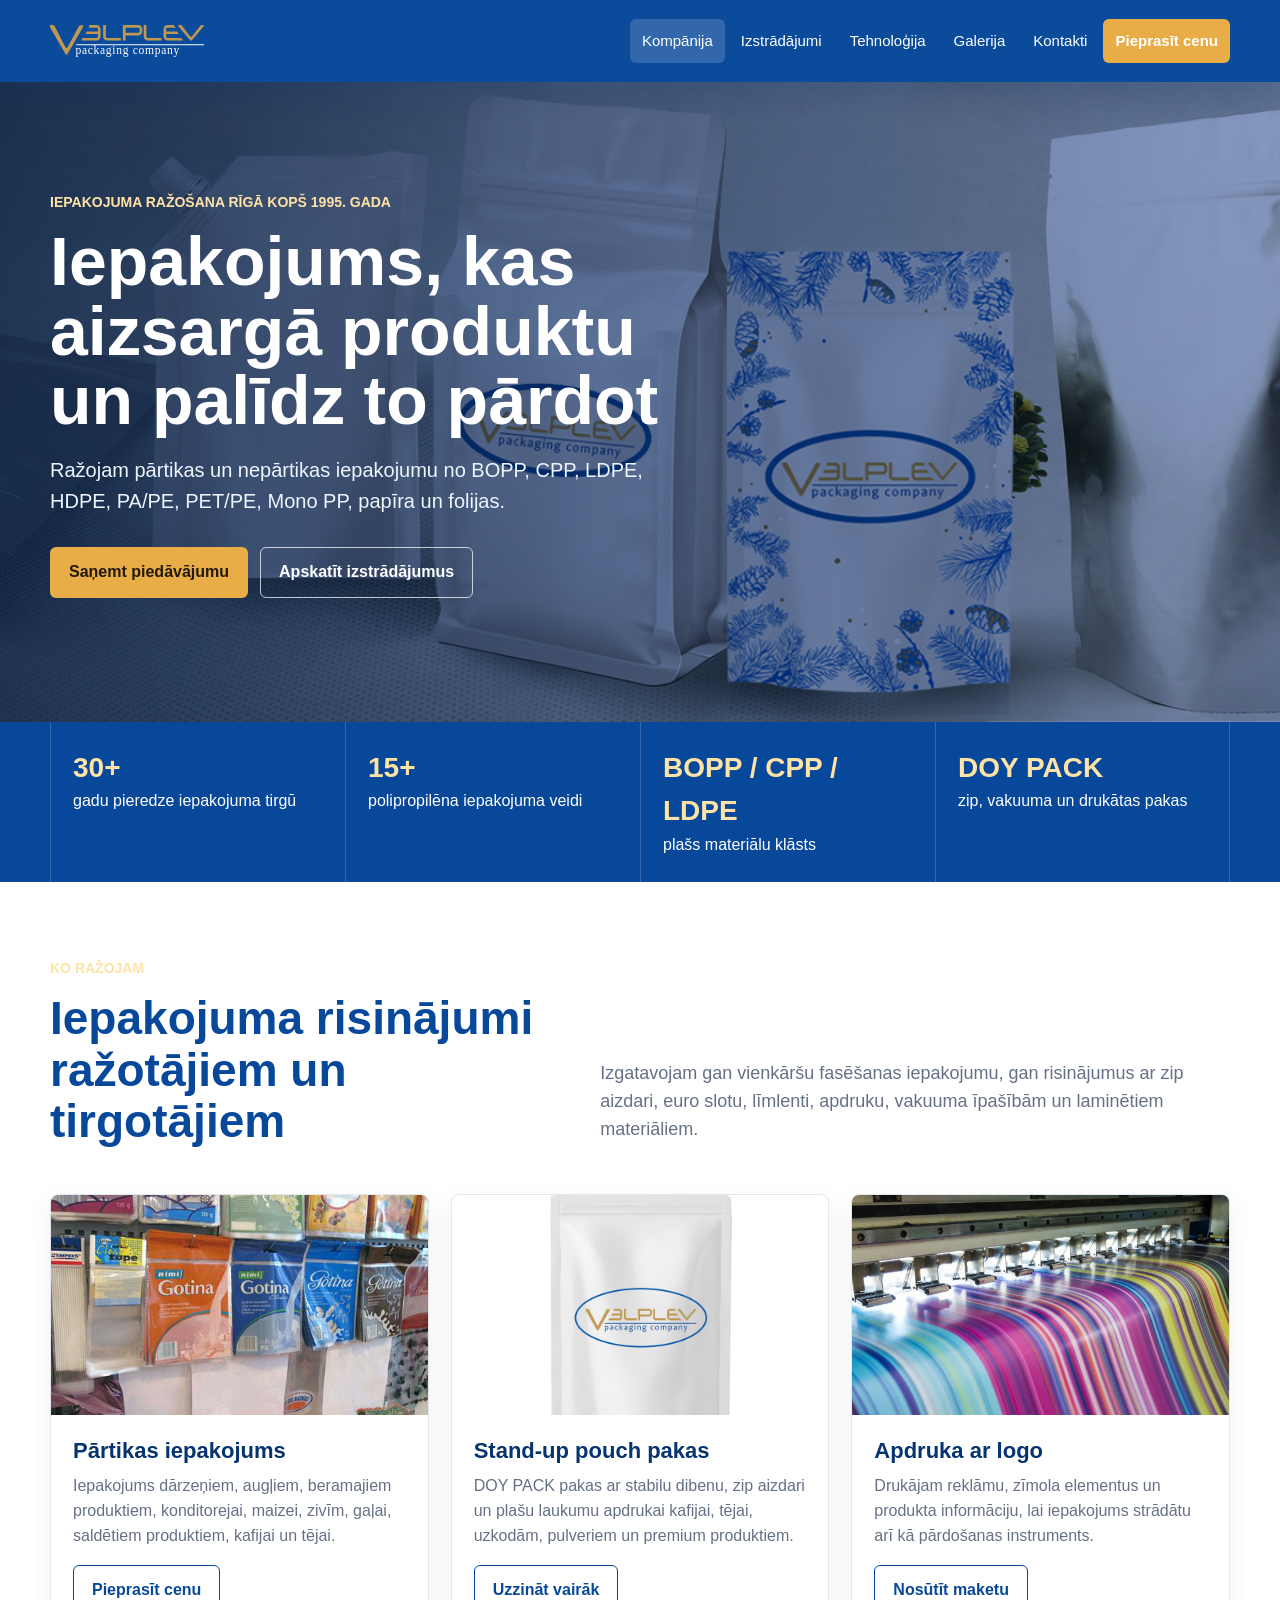
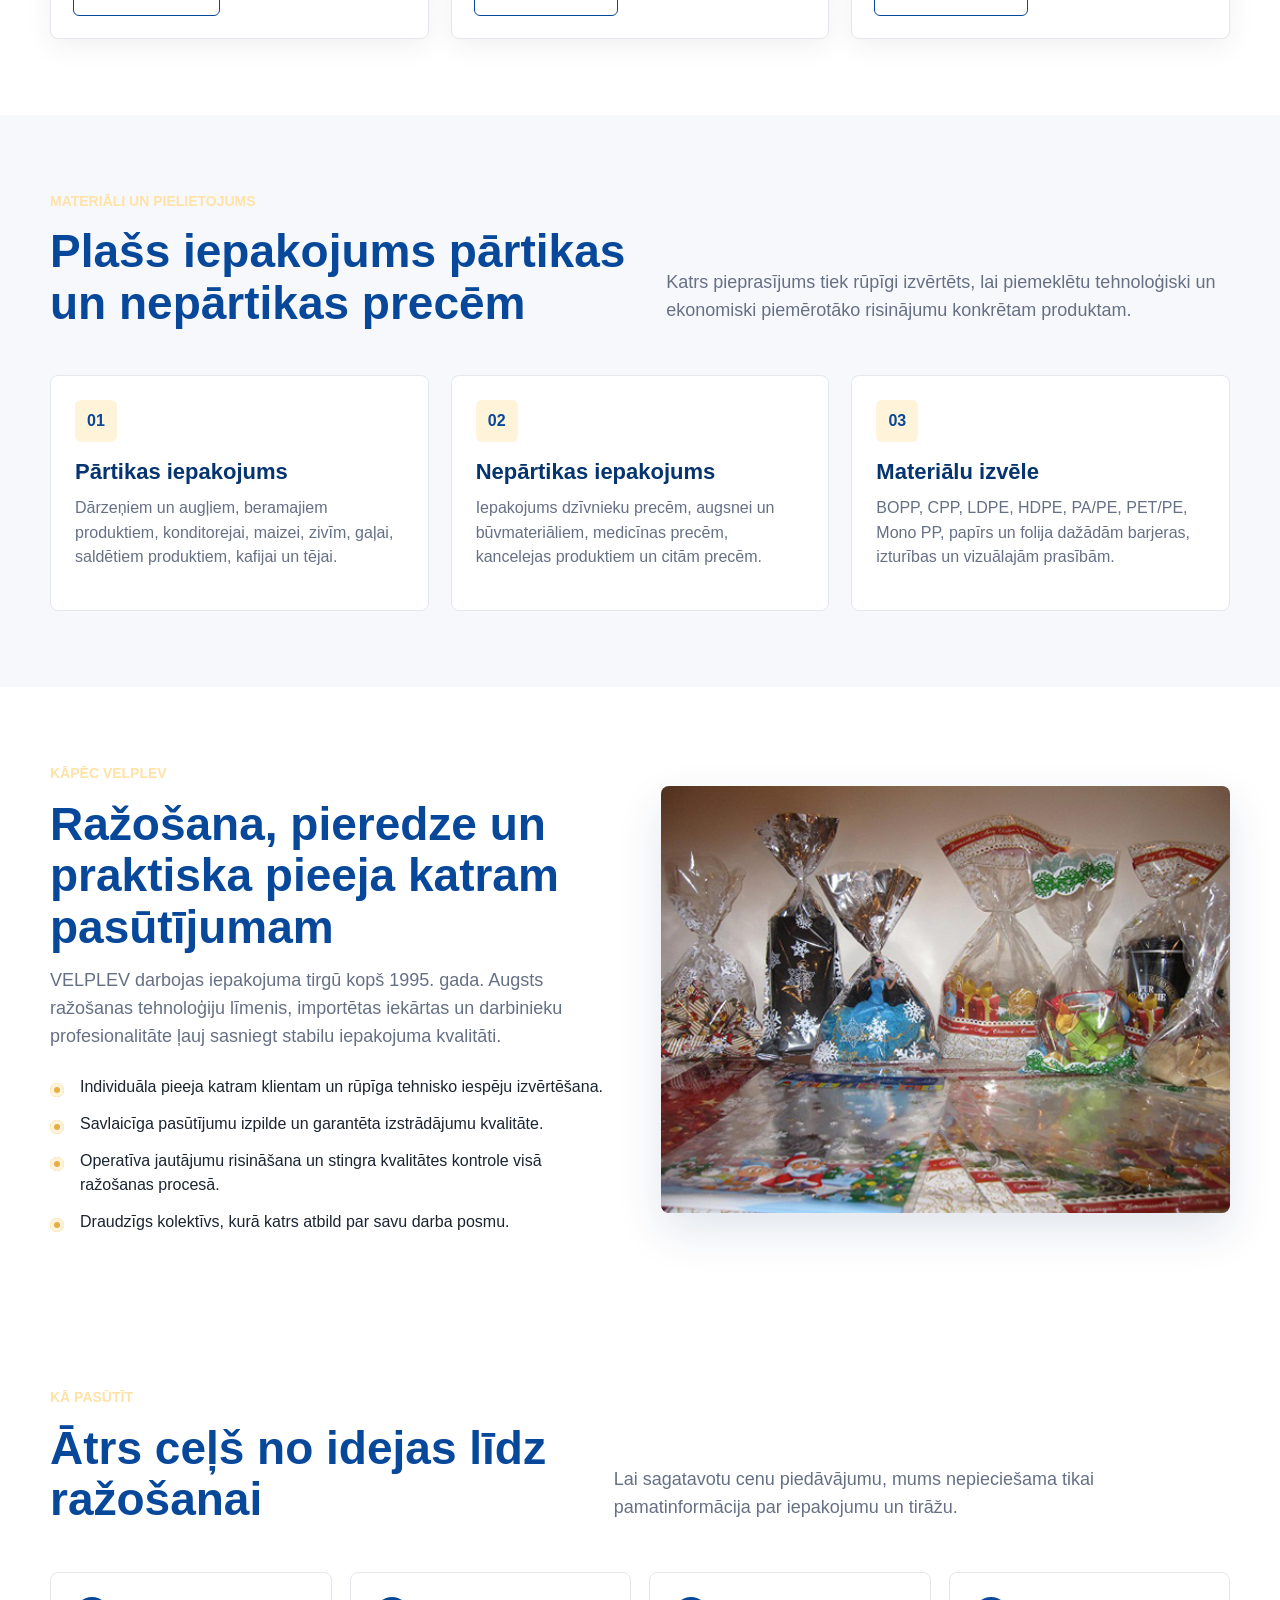
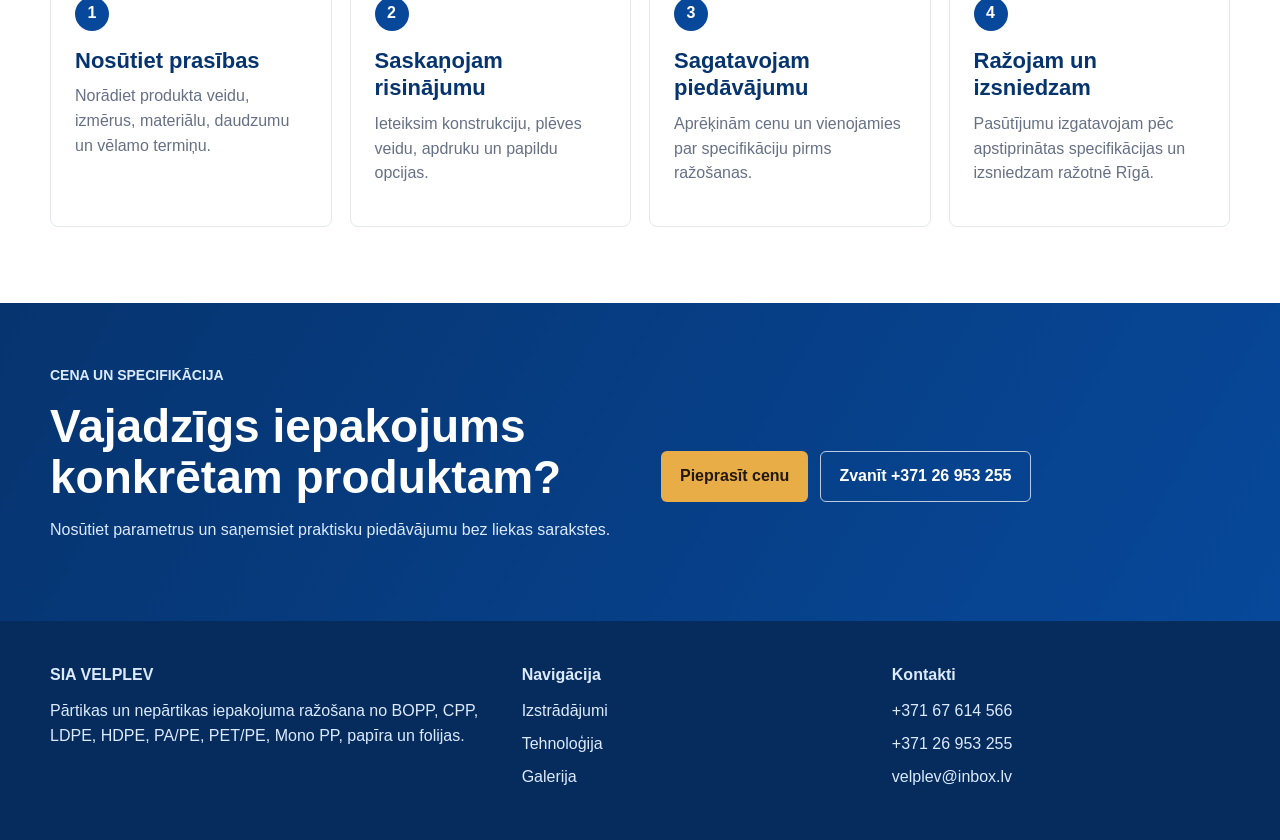
==== index.html @ 8a8783be "Refine packaging assortment content" ====
<!DOCTYPE html>
<html lang="lv">
<head>
  <meta charset="UTF-8">
  <meta name="viewport" content="width=device-width, initial-scale=1">
  <title>Iepakojuma ražošana Rīgā | BOPP, CPP, LDPE, DOY PACK | VELPLEV</title>
  <meta name="description" content="VELPLEV ražo pārtikas un nepārtikas iepakojumu no BOPP, CPP, LDPE, HDPE, PA/PE, PET/PE, Mono PP, papīra un folijas. DOY PACK, zip, vakuuma pakas, apdruka.">
  <meta name="robots" content="index, follow">
  <meta name="author" content="SIA VELPLEV">
  <meta name="keywords" content="iepakojuma ražošana Rīgā, BOPP iepakojums, CPP iepakojums, LDPE maisiņi, HDPE maisiņi, PA PE, PET PE, Mono PP, DOY PACK, doypack iepakojums, vakuuma pakas, zip maisiņi, pārtikas iepakojums, nepārtikas iepakojums, drukāts iepakojums ar logo">
  <link rel="canonical" href="https://velplev.lv/">
  <meta property="og:type" content="website">
  <meta property="og:locale" content="lv_LV">
  <meta property="og:site_name" content="VELPLEV">
  <meta property="og:title" content="Iepakojuma ražošana Rīgā | VELPLEV">
  <meta property="og:description" content="Pārtikas un nepārtikas iepakojuma ražošana no BOPP, CPP, LDPE, HDPE, PA/PE, PET/PE, Mono PP, papīra un folijas.">
  <meta property="og:url" content="https://velplev.lv/">
  <meta property="og:image" content="https://velplev.lv/image/velplev.jpg">
  <meta name="twitter:card" content="summary_large_image">
  <meta name="twitter:title" content="Iepakojuma ražošana Rīgā | VELPLEV">
  <meta name="twitter:description" content="Pārtikas un nepārtikas iepakojums no BOPP, CPP, LDPE, HDPE, PA/PE, PET/PE, Mono PP, papīra un folijas.">
  <meta name="twitter:image" content="https://velplev.lv/image/velplev.jpg">
  <script type="application/ld+json">
  {
    "@context": "https://schema.org",
    "@type": "LocalBusiness",
    "@id": "https://velplev.lv/#organization",
    "name": "SIA VELPLEV",
    "url": "https://velplev.lv/",
    "logo": "https://velplev.lv/image/logo.svg",
    "image": "https://velplev.lv/image/velplev.jpg",
    "description": "Pārtikas un nepārtikas iepakojuma ražošana no BOPP, CPP, LDPE, HDPE, PA/PE, PET/PE, Mono PP, papīra un folijas.",
    "foundingDate": "1995",
    "telephone": ["+37167614566", "+37126953255", "+37129574883"],
    "email": "velplev@inbox.lv",
    "address": {
      "@type": "PostalAddress",
      "streetAddress": "K. Ulmaņa gatve 2",
      "addressLocality": "Rīga",
      "postalCode": "LV-1004",
      "addressCountry": "LV"
    },
    "areaServed": "Latvia",
    "priceRange": "$$",
    "sameAs": []
  }
  </script>
  <link rel="stylesheet" href="styles.css">
</head>
<body>
  <header class="site-header">
    <nav class="nav" aria-label="Galvenā navigācija">
      <a class="brand" href="index.html" aria-label="VELPLEV sākumlapa">
        <img src="image/logo.svg" alt="VELPLEV">
      </a>
      <div class="nav-links">
        <a class="active" href="index.html">Kompānija</a>
        <a href="Izstradajumi.html">Izstrādājumi</a>
        <a href="Tehnologija.html">Tehnoloģija</a>
        <a href="Galerija.html">Galerija</a>
        <a href="Kontakti.html">Kontakti</a>
        <a class="nav-cta" href="Kontakti.html#pieprasijums">Pieprasīt cenu</a>
      </div>
    </nav>
  </header>

  <main>
    <section class="hero">
      <div class="hero-inner">
        <div class="hero-content">
          <p class="eyebrow">Iepakojuma ražošana Rīgā kopš 1995. gada</p>
          <h1>Iepakojums, kas aizsargā produktu un palīdz to pārdot</h1>
          <p class="lead">Ražojam pārtikas un nepārtikas iepakojumu no BOPP, CPP, LDPE, HDPE, PA/PE, PET/PE, Mono PP, papīra un folijas.</p>
          <div class="actions">
            <a class="button button-primary" href="Kontakti.html#pieprasijums">Saņemt piedāvājumu</a>
            <a class="button button-secondary" href="Izstradajumi.html">Apskatīt izstrādājumus</a>
          </div>
        </div>
      </div>
    </section>

    <section class="trust-strip" aria-label="VELPLEV priekšrocības">
      <div class="trust-grid">
        <div class="trust-item">
          <span class="trust-number">30+</span>
          gadu pieredze iepakojuma tirgū
        </div>
        <div class="trust-item">
          <span class="trust-number">15+</span>
          polipropilēna iepakojuma veidi
        </div>
        <div class="trust-item">
          <span class="trust-number">BOPP / CPP / LDPE</span>
          plašs materiālu klāsts
        </div>
        <div class="trust-item">
          <span class="trust-number">DOY PACK</span>
          zip, vakuuma un drukātas pakas
        </div>
      </div>
    </section>

    <section class="section">
      <div class="section-inner">
        <div class="section-head">
          <div>
            <p class="eyebrow">Ko ražojam</p>
            <h2>Iepakojuma risinājumi ražotājiem un tirgotājiem</h2>
          </div>
          <p class="section-lead">Izgatavojam gan vienkāršu fasēšanas iepakojumu, gan risinājumus ar zip aizdari, euro slotu, līmlenti, apdruku, vakuuma īpašībām un laminētiem materiāliem.</p>
        </div>

        <div class="grid-3">
          <article class="card">
            <img src="image/velplev-4eac854c94dde.jpg" alt="Caurspīdīgs pārtikas iepakojums">
            <div class="card-body">
              <h3>Pārtikas iepakojums</h3>
              <p>Iepakojums dārzeņiem, augļiem, beramajiem produktiem, konditorejai, maizei, zivīm, gaļai, saldētiem produktiem, kafijai un tējai.</p>
              <a class="button button-outline" href="Kontakti.html#pieprasijums">Pieprasīt cenu</a>
            </div>
          </article>

          <article class="card">
            <img src="image/stand-up-pouch-white.png" alt="Balts stand-up pouch iepakojums ar VELPLEV logo">
            <div class="card-body">
              <h3>Stand-up pouch pakas</h3>
              <p>DOY PACK pakas ar stabilu dibenu, zip aizdari un plašu laukumu apdrukai kafijai, tējai, uzkodām, pulveriem un premium produktiem.</p>
              <a class="button button-outline" href="Izstradajumi.html">Uzzināt vairāk</a>
            </div>
          </article>

          <article class="card">
            <img src="image/production_print_solutions.jpg" alt="Iepakojuma apdruka">
            <div class="card-body">
              <h3>Apdruka ar logo</h3>
              <p>Drukājam reklāmu, zīmola elementus un produkta informāciju, lai iepakojums strādātu arī kā pārdošanas instruments.</p>
              <a class="button button-outline" href="Kontakti.html#pieprasijums">Nosūtīt maketu</a>
            </div>
          </article>
        </div>
      </div>
    </section>

    <section class="section section-alt">
      <div class="section-inner">
        <div class="section-head">
          <div>
            <p class="eyebrow">Materiāli un pielietojums</p>
            <h2>Plašs iepakojums pārtikas un nepārtikas precēm</h2>
          </div>
          <p class="section-lead">Katrs pieprasījums tiek rūpīgi izvērtēts, lai piemeklētu tehnoloģiski un ekonomiski piemērotāko risinājumu konkrētam produktam.</p>
        </div>

        <div class="grid-3">
          <article class="feature">
            <span class="feature-mark">01</span>
            <h3>Pārtikas iepakojums</h3>
            <p>Dārzeņiem un augļiem, beramajiem produktiem, konditorejai, maizei, zivīm, gaļai, saldētiem produktiem, kafijai un tējai.</p>
          </article>
          <article class="feature">
            <span class="feature-mark">02</span>
            <h3>Nepārtikas iepakojums</h3>
            <p>Iepakojums dzīvnieku precēm, augsnei un būvmateriāliem, medicīnas precēm, kancelejas produktiem un citām precēm.</p>
          </article>
          <article class="feature">
            <span class="feature-mark">03</span>
            <h3>Materiālu izvēle</h3>
            <p>BOPP, CPP, LDPE, HDPE, PA/PE, PET/PE, Mono PP, papīrs un folija dažādām barjeras, izturības un vizuālajām prasībām.</p>
          </article>
        </div>
      </div>
    </section>

    <section class="section">
      <div class="section-inner split">
        <div>
          <p class="eyebrow">Kāpēc VELPLEV</p>
          <h2>Ražošana, pieredze un praktiska pieeja katram pasūtījumam</h2>
          <p class="section-lead">VELPLEV darbojas iepakojuma tirgū kopš 1995. gada. Augsts ražošanas tehnoloģiju līmenis, importētas iekārtas un darbinieku profesionalitāte ļauj sasniegt stabilu iepakojuma kvalitāti.</p>
          <ul class="check-list">
            <li>Individuāla pieeja katram klientam un rūpīga tehnisko iespēju izvērtēšana.</li>
            <li>Savlaicīga pasūtījumu izpilde un garantēta izstrādājumu kvalitāte.</li>
            <li>Operatīva jautājumu risināšana un stingra kvalitātes kontrole visā ražošanas procesā.</li>
            <li>Draudzīgs kolektīvs, kurā katrs atbild par savu darba posmu.</li>
          </ul>
        </div>
        <div class="split-media">
          <img src="image/IMG_1069 - Copy.jpg" alt="VELPLEV iepakojuma paraugi">
        </div>
      </div>
    </section>

    <section class="section">
      <div class="section-inner">
        <div class="section-head">
          <div>
            <p class="eyebrow">Kā pasūtīt</p>
            <h2>Ātrs ceļš no idejas līdz ražošanai</h2>
          </div>
          <p class="section-lead">Lai sagatavotu cenu piedāvājumu, mums nepieciešama tikai pamatinformācija par iepakojumu un tirāžu.</p>
        </div>

        <div class="process">
          <div class="process-step">
            <h3>Nosūtiet prasības</h3>
            <p>Norādiet produkta veidu, izmērus, materiālu, daudzumu un vēlamo termiņu.</p>
          </div>
          <div class="process-step">
            <h3>Saskaņojam risinājumu</h3>
            <p>Ieteiksim konstrukciju, plēves veidu, apdruku un papildu opcijas.</p>
          </div>
          <div class="process-step">
            <h3>Sagatavojam piedāvājumu</h3>
            <p>Aprēķinām cenu un vienojamies par specifikāciju pirms ražošanas.</p>
          </div>
          <div class="process-step">
            <h3>Ražojam un izsniedzam</h3>
            <p>Pasūtījumu izgatavojam pēc apstiprinātas specifikācijas un izsniedzam ražotnē Rīgā.</p>
          </div>
        </div>
      </div>
    </section>

    <section class="cta-band">
      <div class="section-inner split">
        <div>
          <p class="eyebrow">Cena un specifikācija</p>
          <h2>Vajadzīgs iepakojums konkrētam produktam?</h2>
          <p>Nosūtiet parametrus un saņemsiet praktisku piedāvājumu bez liekas sarakstes.</p>
        </div>
        <div class="actions">
          <a class="button button-primary" href="Kontakti.html#pieprasijums">Pieprasīt cenu</a>
          <a class="button button-secondary" href="tel:+37126953255">Zvanīt +371 26 953 255</a>
        </div>
      </div>
    </section>
  </main>

  <footer class="site-footer">
    <div class="footer-grid">
      <div>
        <p class="footer-title">SIA VELPLEV</p>
      <p>Pārtikas un nepārtikas iepakojuma ražošana no BOPP, CPP, LDPE, HDPE, PA/PE, PET/PE, Mono PP, papīra un folijas.</p>
      </div>
      <div>
        <p class="footer-title">Navigācija</p>
        <a href="Izstradajumi.html">Izstrādājumi</a>
        <a href="Tehnologija.html">Tehnoloģija</a>
        <a href="Galerija.html">Galerija</a>
      </div>
      <div>
        <p class="footer-title">Kontakti</p>
        <a href="tel:+37167614566">+371 67 614 566</a>
        <a href="tel:+37126953255">+371 26 953 255</a>
        <a href="mailto:velplev@inbox.lv">velplev@inbox.lv</a>
      </div>
    </div>
  </footer>
</body>
</html>
---- styles.css ----
:root {
  --blue: #07489a;
  --blue-dark: #06346f;
  --gold: #e8ad47;
  --gold-dark: #bb8625;
  --ink: #1b2430;
  --muted: #667085;
  --line: #e4e7ec;
  --paper: #f7f8fb;
  --white: #ffffff;
  --shadow: 0 18px 45px rgba(6, 52, 111, 0.12);
}

* {
  box-sizing: border-box;
}

html {
  scroll-behavior: smooth;
}

body {
  margin: 0;
  color: var(--ink);
  font-family: Arial, Helvetica, sans-serif;
  line-height: 1.55;
  background: var(--white);
}

img {
  display: block;
  max-width: 100%;
}

a {
  color: inherit;
}

.site-header {
  position: sticky;
  top: 0;
  z-index: 20;
  background: rgba(7, 72, 154, 0.98);
  box-shadow: 0 8px 30px rgba(6, 52, 111, 0.18);
}

.nav {
  width: min(1180px, calc(100% - 32px));
  margin: 0 auto;
  min-height: 82px;
  display: flex;
  align-items: center;
  justify-content: space-between;
  gap: 24px;
}

.brand {
  display: inline-flex;
  align-items: center;
  gap: 12px;
  text-decoration: none;
  color: var(--white);
  font-weight: 700;
}

.brand img {
  width: 154px;
  height: auto;
}

.nav-links {
  display: flex;
  align-items: center;
  gap: 4px;
  flex-wrap: wrap;
  justify-content: flex-end;
}

.nav-links a {
  color: var(--white);
  text-decoration: none;
  padding: 10px 12px;
  border-radius: 6px;
  font-size: 15px;
}

.nav-links a:hover,
.nav-links a.active {
  background: rgba(255, 255, 255, 0.16);
}

.nav-cta {
  background: var(--gold);
  color: #23180a;
  font-weight: 700;
}

.hero {
  min-height: 640px;
  position: relative;
  display: flex;
  align-items: center;
  background-image:
    linear-gradient(90deg, rgba(4, 25, 54, 0.76), rgba(4, 25, 54, 0.42) 45%, rgba(4, 25, 54, 0.12)),
    url("image/velplev.jpg");
  background-position: center;
  background-size: cover;
}

.hero-inner,
.section-inner {
  width: min(1180px, calc(100% - 32px));
  margin: 0 auto;
}

.hero-content {
  width: min(660px, 100%);
  color: var(--white);
  padding: 82px 0 96px;
}

.eyebrow {
  margin: 0 0 14px;
  color: #ffe2a6;
  font-size: 14px;
  font-weight: 700;
  letter-spacing: 0;
  text-transform: uppercase;
}

h1,
h2,
h3,
p {
  margin-top: 0;
}

h1 {
  margin-bottom: 20px;
  font-size: clamp(38px, 6vw, 68px);
  line-height: 1.02;
  letter-spacing: 0;
}

h2 {
  margin-bottom: 14px;
  color: var(--blue);
  font-size: clamp(30px, 4vw, 46px);
  line-height: 1.12;
  letter-spacing: 0;
}

h3 {
  margin-bottom: 10px;
  color: var(--blue-dark);
  font-size: 22px;
  line-height: 1.25;
}

.lead {
  color: #eef5ff;
  font-size: 20px;
  max-width: 640px;
}

.section-lead {
  color: var(--muted);
  font-size: 18px;
  max-width: 760px;
}

.actions {
  display: flex;
  gap: 12px;
  flex-wrap: wrap;
  align-items: center;
  margin-top: 30px;
}

.button {
  display: inline-flex;
  align-items: center;
  justify-content: center;
  min-height: 48px;
  padding: 12px 18px;
  border: 1px solid transparent;
  border-radius: 6px;
  text-decoration: none;
  font-weight: 700;
}

.button-primary {
  background: var(--gold);
  color: #23180a;
}

.button-secondary {
  color: var(--white);
  border-color: rgba(255, 255, 255, 0.72);
}

.button-outline {
  color: var(--blue);
  border-color: var(--blue);
  background: var(--white);
}

.trust-strip {
  background: var(--blue);
  color: var(--white);
}

.trust-grid {
  width: min(1180px, calc(100% - 32px));
  margin: 0 auto;
  display: grid;
  grid-template-columns: repeat(4, 1fr);
}

.trust-item {
  padding: 24px 22px;
  border-left: 1px solid rgba(255, 255, 255, 0.18);
}

.trust-item:last-child {
  border-right: 1px solid rgba(255, 255, 255, 0.18);
}

.trust-number {
  display: block;
  color: #ffe2a6;
  font-size: 28px;
  font-weight: 700;
}

.section {
  padding: 76px 0;
}

.section-alt {
  background: var(--paper);
}

.section-head {
  display: flex;
  justify-content: space-between;
  align-items: flex-end;
  gap: 28px;
  margin-bottom: 32px;
}

.section-subhead {
  margin-top: 46px;
}

.grid-3 {
  display: grid;
  grid-template-columns: repeat(3, 1fr);
  gap: 22px;
}

.grid-4 {
  display: grid;
  grid-template-columns: repeat(4, 1fr);
  gap: 18px;
}

.card {
  background: var(--white);
  border: 1px solid var(--line);
  border-radius: 8px;
  overflow: hidden;
  box-shadow: 0 8px 28px rgba(16, 24, 40, 0.06);
}

.card-body {
  padding: 22px;
}

.card img {
  width: 100%;
  height: 220px;
  object-fit: cover;
}

.card p,
.feature p,
.process-step p {
  color: var(--muted);
}

.feature {
  padding: 24px;
  background: var(--white);
  border: 1px solid var(--line);
  border-radius: 8px;
}

.feature-mark {
  display: inline-flex;
  width: 42px;
  height: 42px;
  align-items: center;
  justify-content: center;
  margin-bottom: 16px;
  border-radius: 6px;
  background: #fff3da;
  color: var(--blue);
  font-weight: 700;
}

.split {
  display: grid;
  grid-template-columns: 1fr 1fr;
  gap: 42px;
  align-items: center;
}

.split-media {
  border-radius: 8px;
  overflow: hidden;
  box-shadow: var(--shadow);
}

.split-media img {
  width: 100%;
  min-height: 380px;
  object-fit: cover;
}

.check-list {
  display: grid;
  gap: 12px;
  margin: 24px 0 0;
  padding: 0;
  list-style: none;
}

.check-list li {
  position: relative;
  padding-left: 30px;
}

.check-list li::before {
  content: "";
  position: absolute;
  left: 0;
  top: 8px;
  width: 14px;
  height: 14px;
  border-radius: 50%;
  background: var(--gold);
  box-shadow: inset 0 0 0 4px #fff3da;
}

.process {
  display: grid;
  grid-template-columns: repeat(4, 1fr);
  gap: 18px;
  counter-reset: process;
}

.process-step {
  position: relative;
  padding: 24px;
  background: var(--white);
  border: 1px solid var(--line);
  border-radius: 8px;
}

.process-step::before {
  counter-increment: process;
  content: counter(process);
  display: inline-flex;
  width: 34px;
  height: 34px;
  align-items: center;
  justify-content: center;
  margin-bottom: 16px;
  border-radius: 50%;
  background: var(--blue);
  color: var(--white);
  font-weight: 700;
}

.cta-band {
  padding: 62px 0;
  color: var(--white);
  background: linear-gradient(120deg, var(--blue-dark), var(--blue));
}

.cta-band h2 {
  color: var(--white);
}

.cta-band p {
  color: #dceaff;
}

.page-hero {
  padding: 74px 0;
  color: var(--white);
  background-image:
    linear-gradient(90deg, rgba(4, 25, 54, 0.82), rgba(4, 25, 54, 0.38)),
    url("image/velplev.jpg");
  background-position: center;
  background-size: cover;
}

.page-hero h1 {
  max-width: 820px;
}

.page-hero p {
  max-width: 700px;
  color: #eef5ff;
  font-size: 19px;
}

.spec-list {
  display: grid;
  gap: 8px;
  margin: 16px 0 0;
  padding: 0;
  list-style: none;
  color: var(--muted);
}

.spec-list li {
  border-top: 1px solid var(--line);
  padding-top: 8px;
}

.contact-grid {
  display: grid;
  grid-template-columns: 0.9fr 1.1fr;
  gap: 28px;
  align-items: start;
}

.contact-panel,
.form-panel {
  padding: 28px;
  background: var(--white);
  border: 1px solid var(--line);
  border-radius: 8px;
  box-shadow: 0 8px 28px rgba(16, 24, 40, 0.06);
}

.contact-lines {
  display: grid;
  gap: 14px;
  margin: 22px 0 0;
}

.contact-lines a {
  color: var(--blue);
  font-weight: 700;
  text-decoration: none;
}

.form-grid {
  display: grid;
  grid-template-columns: 1fr 1fr;
  gap: 14px;
}

.field {
  display: grid;
  gap: 6px;
}

.field-full {
  grid-column: 1 / -1;
}

label {
  color: var(--blue-dark);
  font-size: 14px;
  font-weight: 700;
}

input,
select,
textarea {
  width: 100%;
  border: 1px solid #ccd3dd;
  border-radius: 6px;
  padding: 12px 13px;
  color: var(--ink);
  font: inherit;
  background: var(--white);
}

textarea {
  min-height: 132px;
  resize: vertical;
}

.gallery-grid {
  display: grid;
  grid-template-columns: repeat(3, 1fr);
  gap: 20px;
}

.gallery-item {
  position: relative;
  overflow: hidden;
  border-radius: 8px;
  background: var(--blue-dark);
}

.gallery-item img {
  width: 100%;
  height: 300px;
  object-fit: cover;
  opacity: 0.9;
}

.gallery-caption {
  position: absolute;
  left: 0;
  right: 0;
  bottom: 0;
  padding: 18px;
  color: var(--white);
  background: linear-gradient(0deg, rgba(4, 25, 54, 0.82), rgba(4, 25, 54, 0));
  font-weight: 700;
}

.site-footer {
  background: #062c5d;
  color: var(--white);
}

.footer-grid {
  width: min(1180px, calc(100% - 32px));
  margin: 0 auto;
  padding: 42px 0;
  display: grid;
  grid-template-columns: 1.3fr 1fr 1fr;
  gap: 32px;
}

.site-footer p,
.site-footer a {
  color: #dceaff;
}

.site-footer a {
  display: block;
  text-decoration: none;
  margin: 8px 0;
}

.footer-title {
  color: var(--white);
  font-weight: 700;
  margin-bottom: 12px;
}

@media (max-width: 900px) {
  .nav {
    min-height: auto;
    padding: 16px 0;
    align-items: flex-start;
    flex-direction: column;
  }

  .nav-links {
    justify-content: flex-start;
  }

  .hero {
    min-height: auto;
  }

  .trust-grid,
  .grid-3,
  .grid-4,
  .process,
  .split,
  .contact-grid,
  .gallery-grid,
  .footer-grid {
    grid-template-columns: 1fr 1fr;
  }

  .section-head {
    display: block;
  }
}

@media (max-width: 640px) {
  .hero-content {
    padding: 56px 0 66px;
  }

  .lead {
    font-size: 18px;
  }

  .trust-grid,
  .grid-3,
  .grid-4,
  .process,
  .split,
  .contact-grid,
  .gallery-grid,
  .footer-grid,
  .form-grid {
    grid-template-columns: 1fr;
  }

  .trust-item {
    border-left: none;
    border-top: 1px solid rgba(255, 255, 255, 0.18);
  }

  .trust-item:last-child {
    border-right: none;
  }

  .section {
    padding: 54px 0;
  }

  .card img,
  .gallery-item img {
    height: 230px;
  }

  .actions .button {
    width: 100%;
  }
}
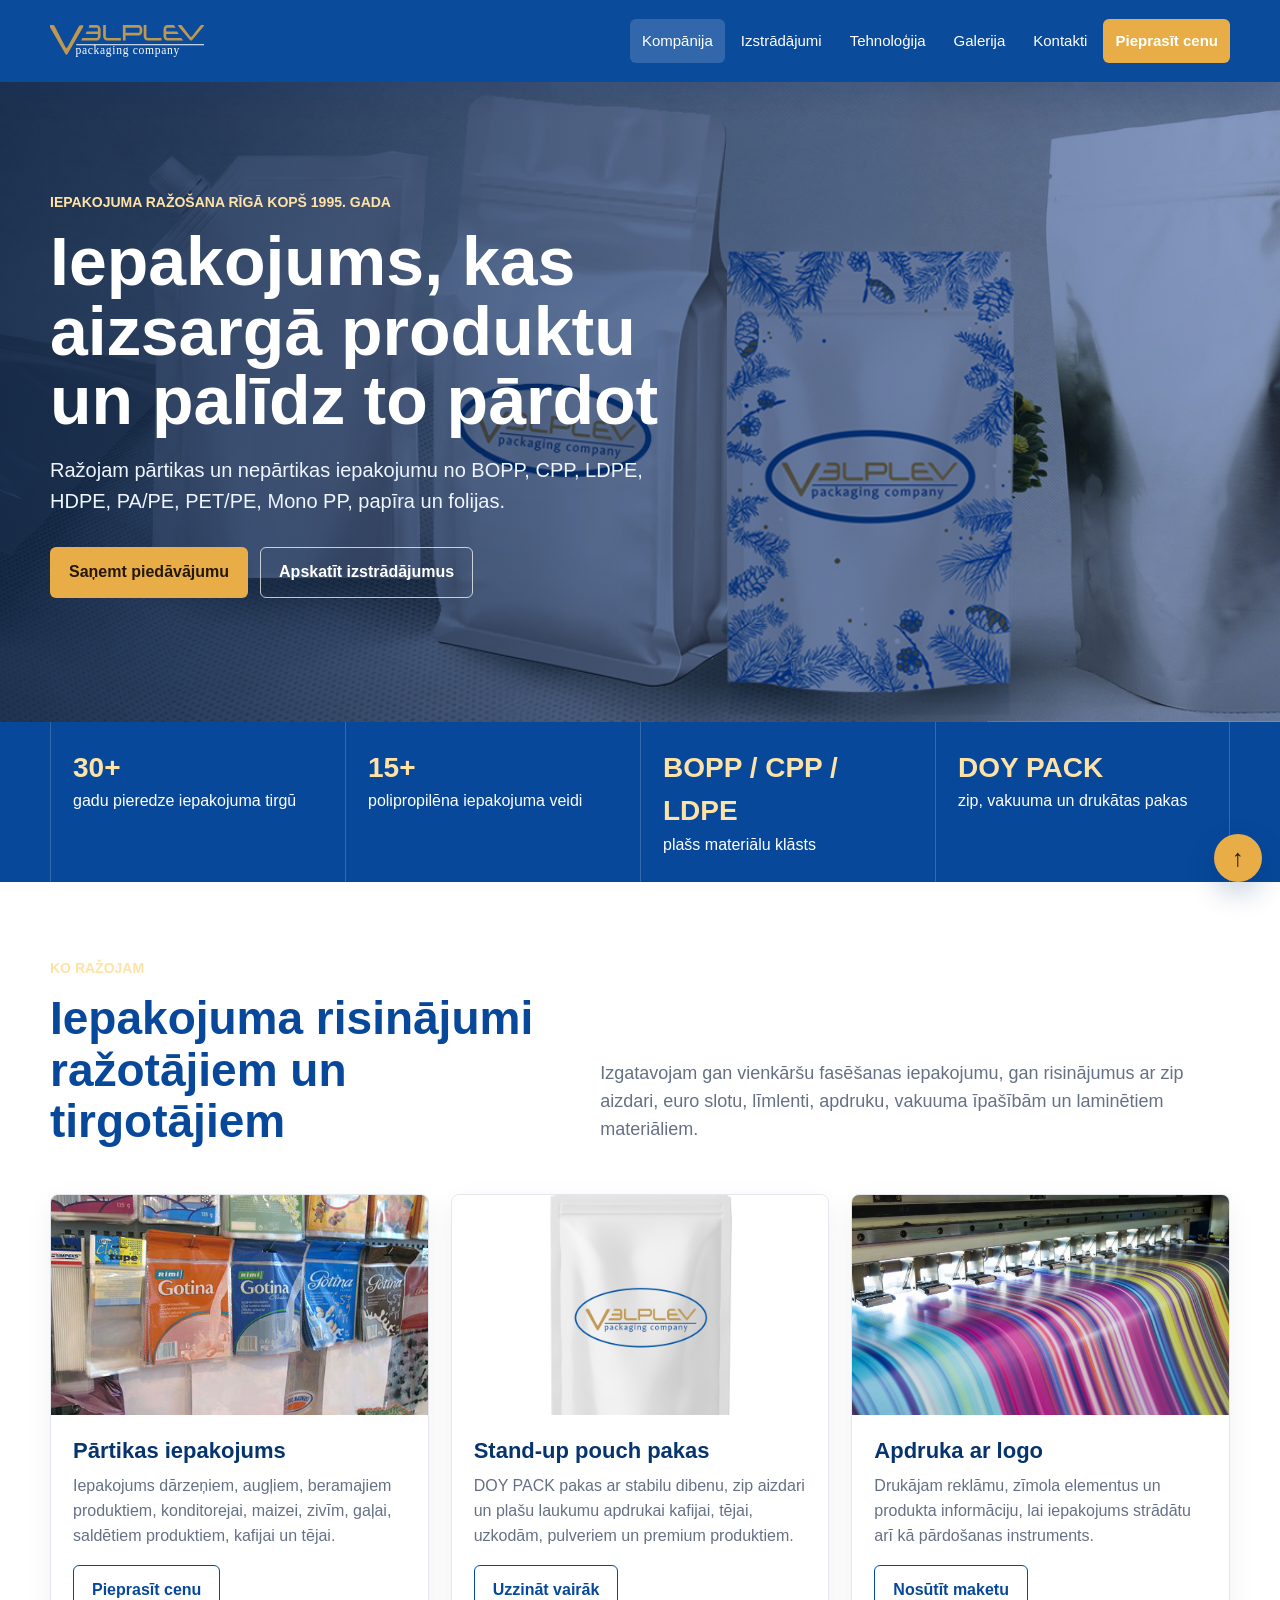
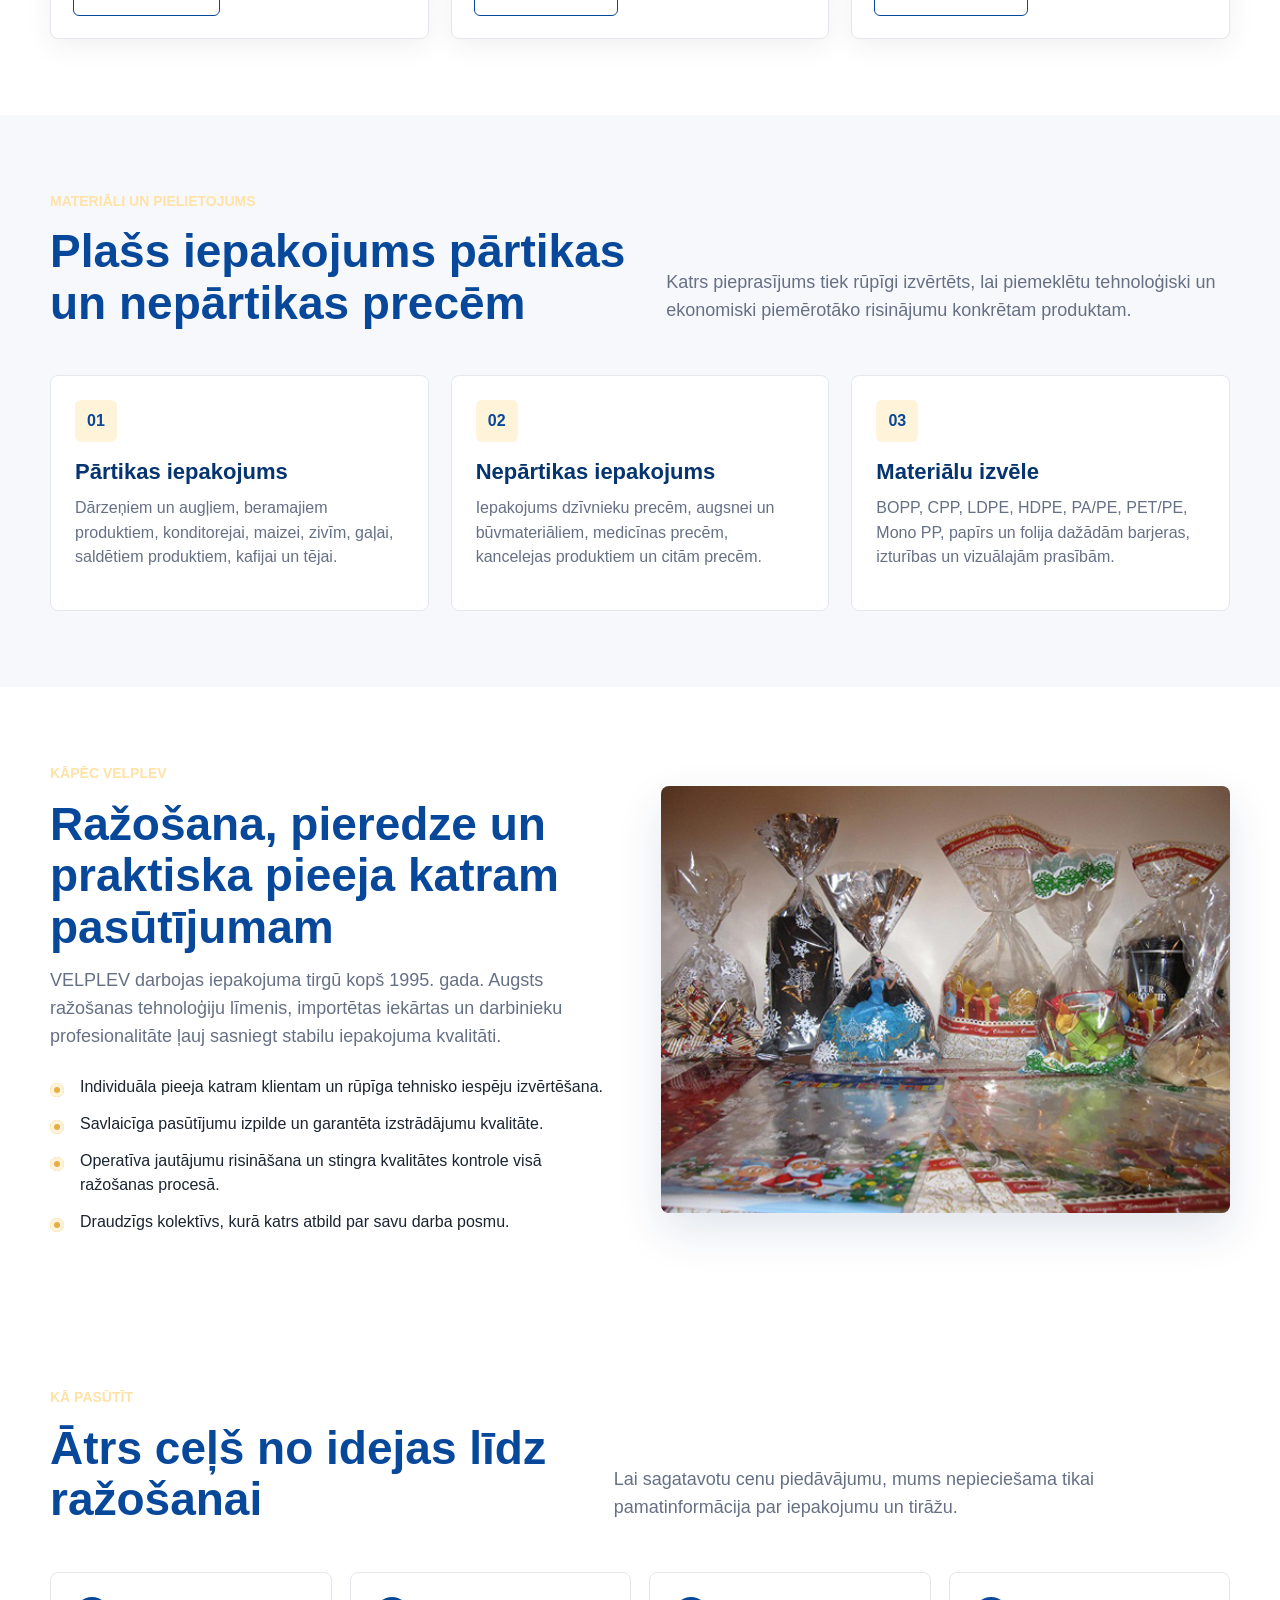
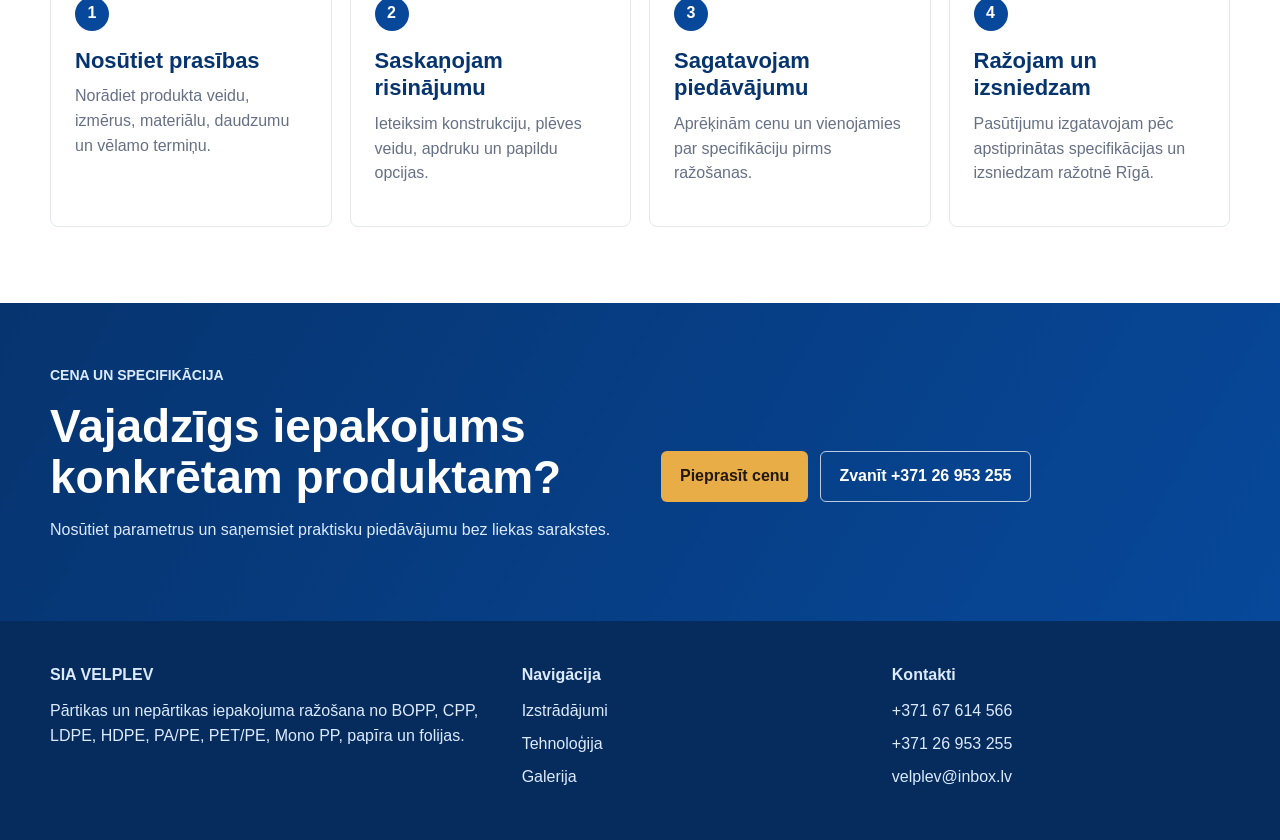
==== commit 665aa64c: "Improve mobile navigation and add scroll top" ====
--- a/index.html
+++ b/index.html
@@ -20,6 +20,8 @@
   <meta name="twitter:title" content="Iepakojuma ražošana Rīgā | VELPLEV">
   <meta name="twitter:description" content="Pārtikas un nepārtikas iepakojums no BOPP, CPP, LDPE, HDPE, PA/PE, PET/PE, Mono PP, papīra un folijas.">
   <meta name="twitter:image" content="https://velplev.lv/image/velplev.jpg">
+  <link rel="icon" type="image/svg+xml" href="favicon.svg">
+  <link rel="shortcut icon" href="favicon.svg">
   <script type="application/ld+json">
   {
     "@context": "https://schema.org",
@@ -47,7 +49,7 @@
   </script>
   <link rel="stylesheet" href="styles.css">
 </head>
-<body>
+<body id="top">
   <header class="site-header">
     <nav class="nav" aria-label="Galvenā navigācija">
       <a class="brand" href="index.html" aria-label="VELPLEV sākumlapa">
@@ -256,5 +258,6 @@
       </div>
     </div>
   </footer>
+  <a class="scroll-top" href="#top" aria-label="Atgriezties lapas sākumā">↑</a>
 </body>
 </html>
--- a/styles.css
+++ b/styles.css
@@ -559,6 +559,29 @@
   margin-bottom: 12px;
 }
 
+.scroll-top {
+  position: fixed;
+  right: 18px;
+  bottom: 18px;
+  z-index: 30;
+  display: inline-flex;
+  width: 48px;
+  height: 48px;
+  align-items: center;
+  justify-content: center;
+  border-radius: 50%;
+  background: var(--gold);
+  color: #23180a;
+  text-decoration: none;
+  font-size: 24px;
+  font-weight: 700;
+  box-shadow: 0 12px 28px rgba(6, 52, 111, 0.22);
+}
+
+.scroll-top:hover {
+  background: #f3bd58;
+}
+
 @media (max-width: 900px) {
   .nav {
     min-height: auto;
@@ -592,6 +615,31 @@
 }
 
 @media (max-width: 640px) {
+  .nav {
+    gap: 12px;
+  }
+
+  .brand img {
+    width: 132px;
+  }
+
+  .nav-links {
+    width: 100%;
+    display: grid;
+    grid-template-columns: repeat(2, minmax(0, 1fr));
+    gap: 6px;
+  }
+
+  .nav-links a {
+    padding: 9px 8px;
+    text-align: center;
+    font-size: 14px;
+  }
+
+  .nav-cta {
+    grid-column: 1 / -1;
+  }
+
   .hero-content {
     padding: 56px 0 66px;
   }
@@ -633,4 +681,12 @@
   .actions .button {
     width: 100%;
   }
-}
+
+  .scroll-top {
+    right: 14px;
+    bottom: 14px;
+    width: 44px;
+    height: 44px;
+    font-size: 22px;
+  }
+}
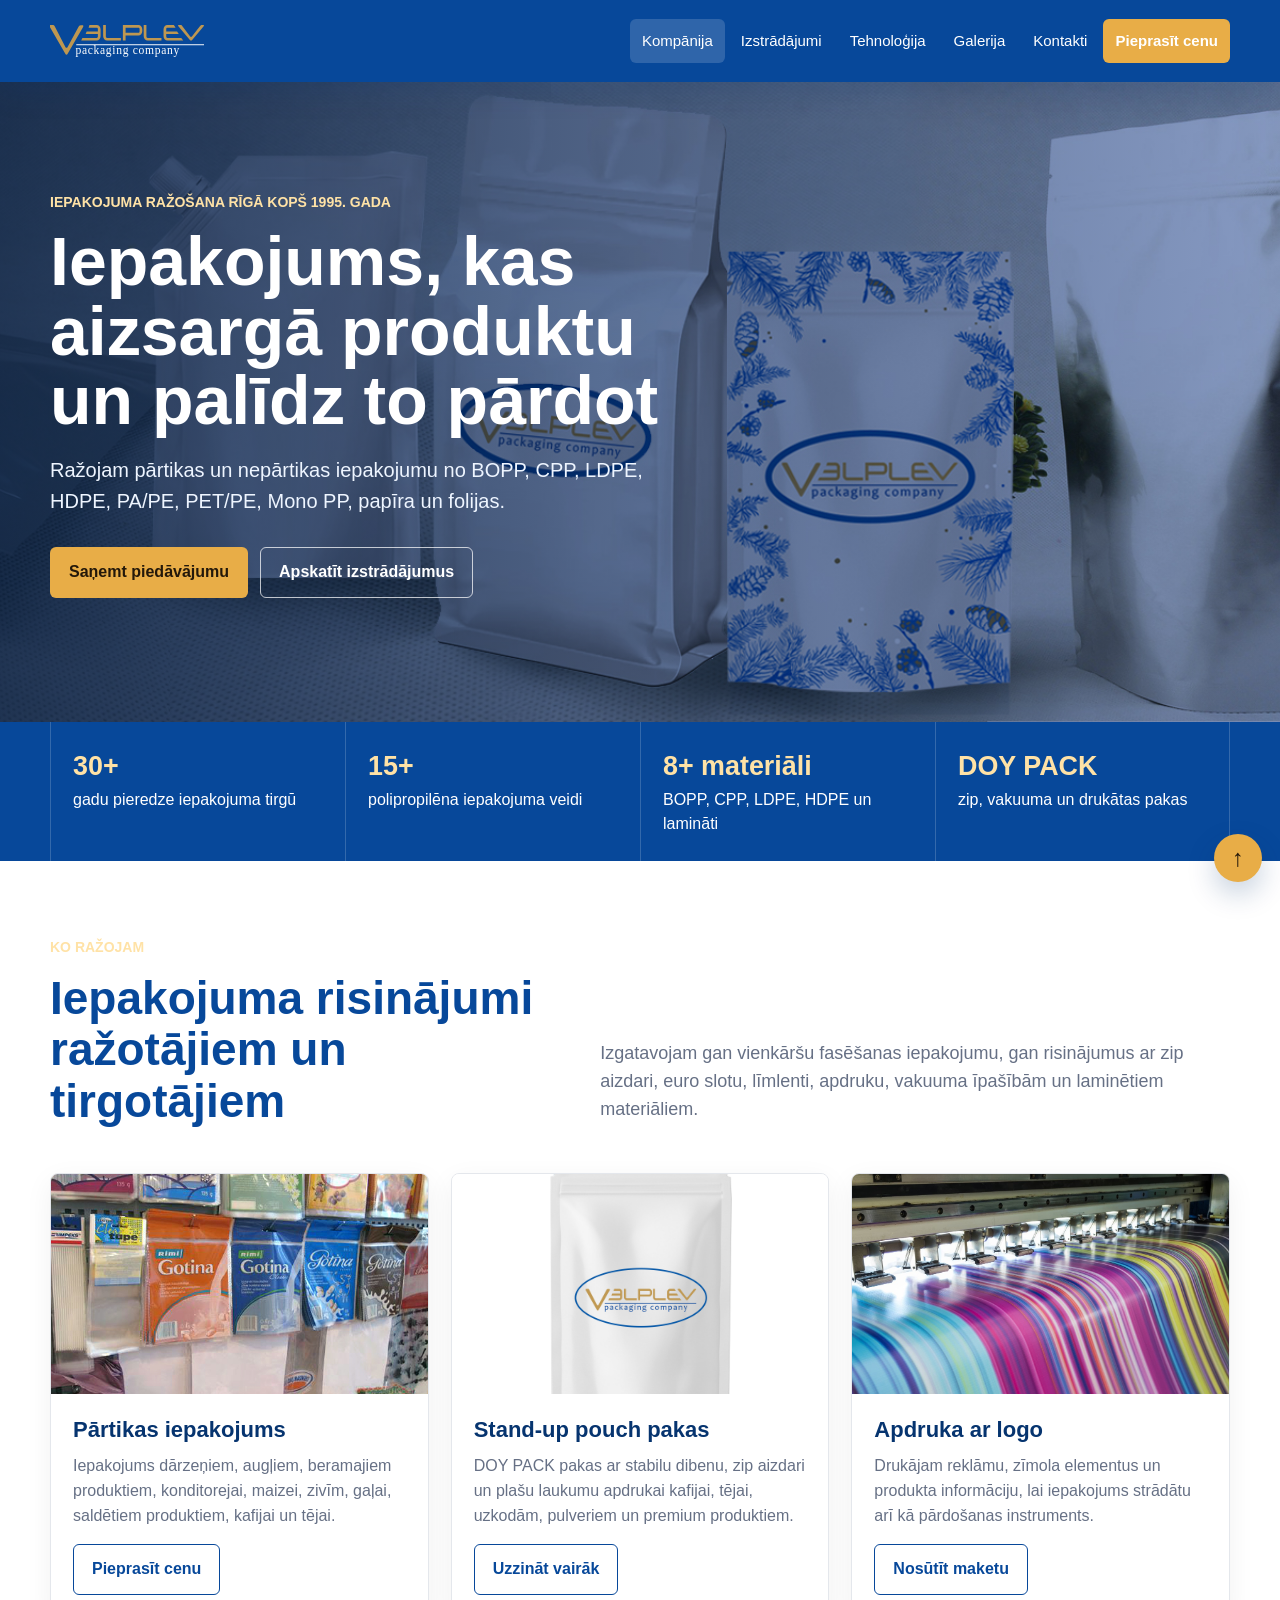
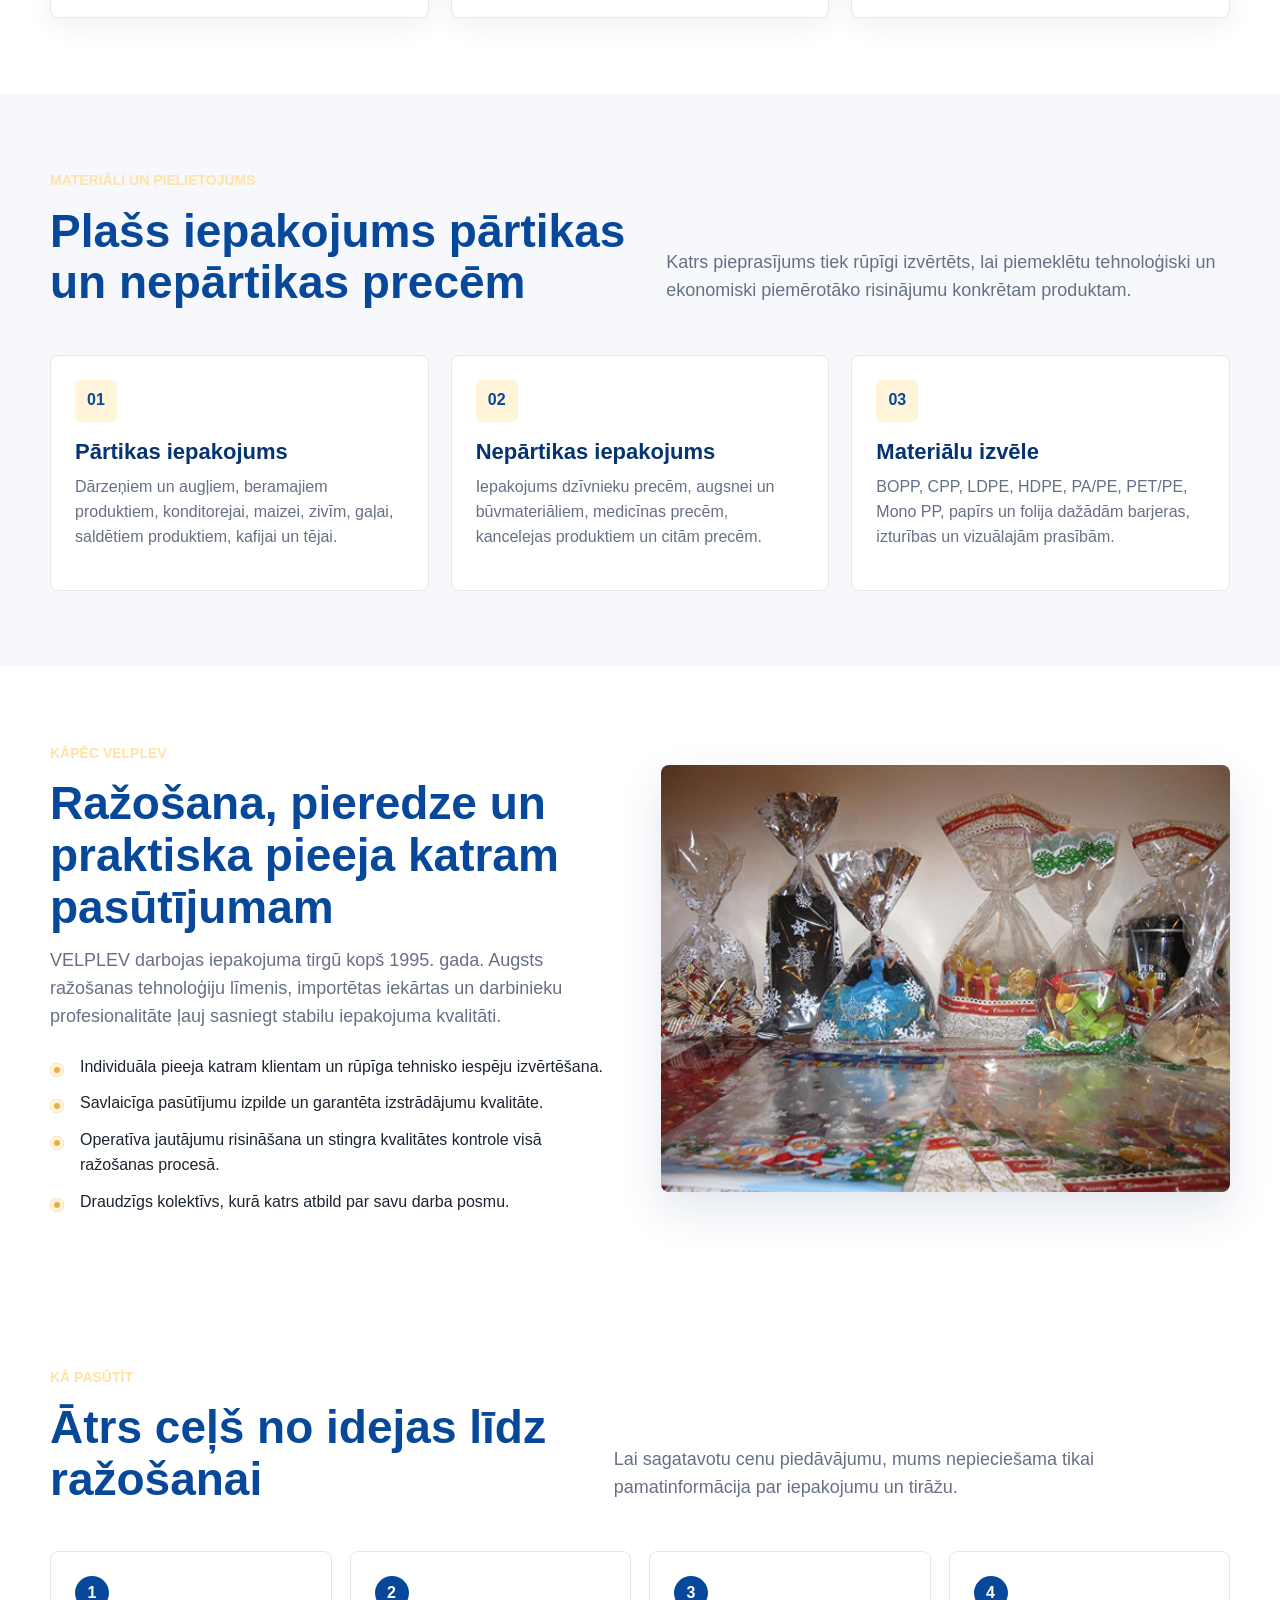
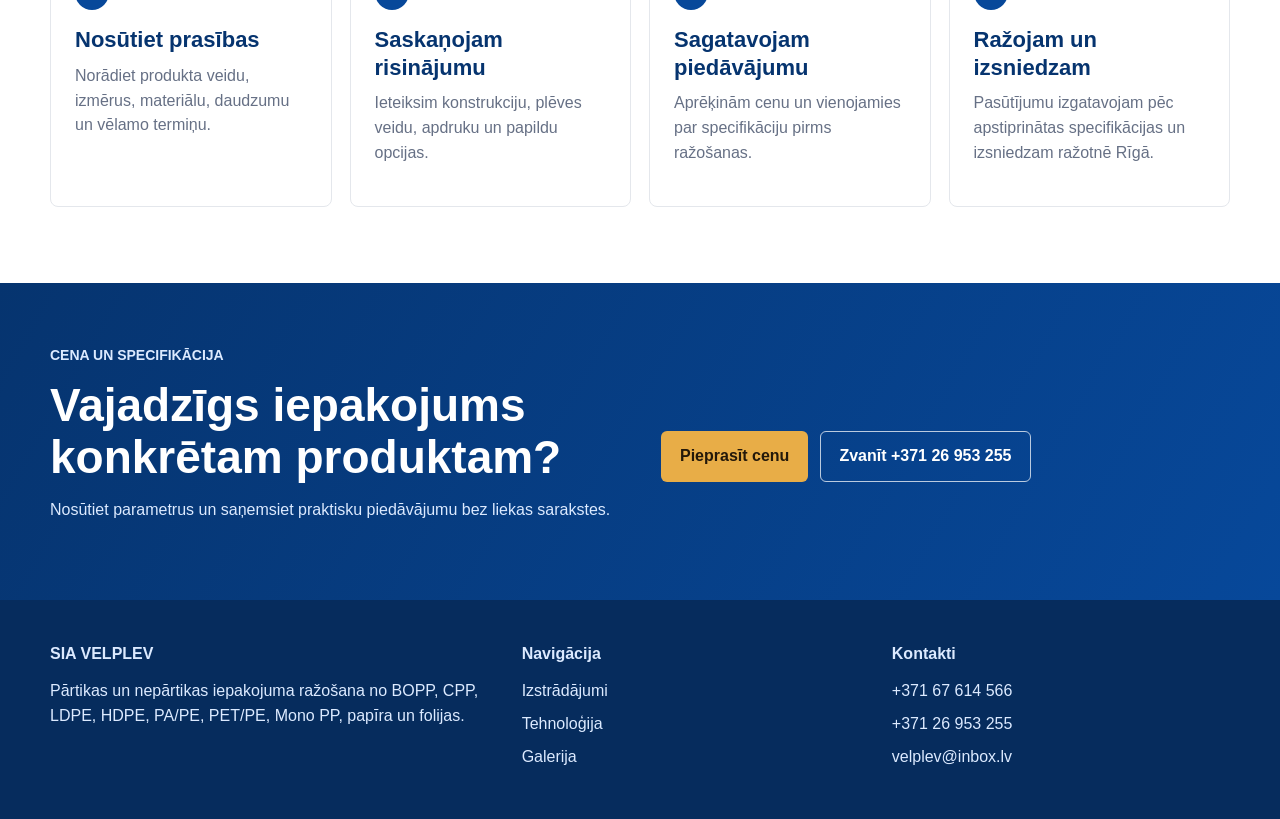
==== commit 4ee92300: "Polish production design QA issues" ====
--- a/index.html
+++ b/index.html
@@ -8,29 +8,33 @@
   <meta name="robots" content="index, follow">
   <meta name="author" content="SIA VELPLEV">
   <meta name="keywords" content="iepakojuma ražošana Rīgā, BOPP iepakojums, CPP iepakojums, LDPE maisiņi, HDPE maisiņi, PA PE, PET PE, Mono PP, DOY PACK, doypack iepakojums, vakuuma pakas, zip maisiņi, pārtikas iepakojums, nepārtikas iepakojums, drukāts iepakojums ar logo">
-  <link rel="canonical" href="https://velplev.lv/">
+  <link rel="canonical" href="https://velplev.vercel.app/">
   <meta property="og:type" content="website">
   <meta property="og:locale" content="lv_LV">
   <meta property="og:site_name" content="VELPLEV">
   <meta property="og:title" content="Iepakojuma ražošana Rīgā | VELPLEV">
   <meta property="og:description" content="Pārtikas un nepārtikas iepakojuma ražošana no BOPP, CPP, LDPE, HDPE, PA/PE, PET/PE, Mono PP, papīra un folijas.">
-  <meta property="og:url" content="https://velplev.lv/">
-  <meta property="og:image" content="https://velplev.lv/image/velplev.jpg">
+  <meta property="og:url" content="https://velplev.vercel.app/">
+  <meta property="og:image" content="https://velplev.vercel.app/og-image-hero-lv.png">
+  <meta property="og:image:secure_url" content="https://velplev.vercel.app/og-image-hero-lv.png">
+  <meta property="og:image:type" content="image/png">
+  <meta property="og:image:width" content="1200">
+  <meta property="og:image:height" content="630">
   <meta name="twitter:card" content="summary_large_image">
   <meta name="twitter:title" content="Iepakojuma ražošana Rīgā | VELPLEV">
   <meta name="twitter:description" content="Pārtikas un nepārtikas iepakojums no BOPP, CPP, LDPE, HDPE, PA/PE, PET/PE, Mono PP, papīra un folijas.">
-  <meta name="twitter:image" content="https://velplev.lv/image/velplev.jpg">
+  <meta name="twitter:image" content="https://velplev.vercel.app/og-image-hero-lv.png">
   <link rel="icon" type="image/svg+xml" href="favicon.svg">
   <link rel="shortcut icon" href="favicon.svg">
   <script type="application/ld+json">
   {
     "@context": "https://schema.org",
     "@type": "LocalBusiness",
-    "@id": "https://velplev.lv/#organization",
+    "@id": "https://velplev.vercel.app/#organization",
     "name": "SIA VELPLEV",
-    "url": "https://velplev.lv/",
-    "logo": "https://velplev.lv/image/logo.svg",
-    "image": "https://velplev.lv/image/velplev.jpg",
+    "url": "https://velplev.vercel.app/",
+    "logo": "https://velplev.vercel.app/image/logo.svg",
+    "image": "https://velplev.vercel.app/image/velplev.jpg",
     "description": "Pārtikas un nepārtikas iepakojuma ražošana no BOPP, CPP, LDPE, HDPE, PA/PE, PET/PE, Mono PP, papīra un folijas.",
     "foundingDate": "1995",
     "telephone": ["+37167614566", "+37126953255", "+37129574883"],
@@ -55,6 +59,9 @@
       <a class="brand" href="index.html" aria-label="VELPLEV sākumlapa">
         <img src="image/logo.svg" alt="VELPLEV">
       </a>
+      <button class="menu-toggle" type="button" aria-label="Atvērt izvēlni" aria-expanded="false">
+        <span></span>
+      </button>
       <div class="nav-links">
         <a class="active" href="index.html">Kompānija</a>
         <a href="Izstradajumi.html">Izstrādājumi</a>
@@ -92,8 +99,8 @@
           polipropilēna iepakojuma veidi
         </div>
         <div class="trust-item">
-          <span class="trust-number">BOPP / CPP / LDPE</span>
-          plašs materiālu klāsts
+          <span class="trust-number">8+ materiāli</span>
+          BOPP, CPP, LDPE, HDPE un lamināti
         </div>
         <div class="trust-item">
           <span class="trust-number">DOY PACK</span>
@@ -259,5 +266,8 @@
     </div>
   </footer>
   <a class="scroll-top" href="#top" aria-label="Atgriezties lapas sākumā">↑</a>
+  <script src="script.js"></script>
 </body>
 </html>
+
+
--- a/styles.css
+++ b/styles.css
@@ -40,7 +40,7 @@
   position: sticky;
   top: 0;
   z-index: 20;
-  background: rgba(7, 72, 154, 0.98);
+  background: var(--blue);
   box-shadow: 0 8px 30px rgba(6, 52, 111, 0.18);
 }
 
@@ -74,6 +74,61 @@
   gap: 4px;
   flex-wrap: wrap;
   justify-content: flex-end;
+}
+
+.menu-toggle {
+  display: none;
+  width: 44px;
+  height: 44px;
+  align-items: center;
+  justify-content: center;
+  border: 1px solid rgba(255, 255, 255, 0.34);
+  border-radius: 6px;
+  background: rgba(255, 255, 255, 0.1);
+  color: var(--white);
+  cursor: pointer;
+}
+
+.menu-toggle span,
+.menu-toggle span::before,
+.menu-toggle span::after {
+  display: block;
+  width: 22px;
+  height: 2px;
+  border-radius: 2px;
+  background: currentColor;
+  transition: transform 0.2s ease, opacity 0.2s ease;
+}
+
+.menu-toggle span {
+  position: relative;
+}
+
+.menu-toggle span::before,
+.menu-toggle span::after {
+  content: "";
+  position: absolute;
+  left: 0;
+}
+
+.menu-toggle span::before {
+  top: -7px;
+}
+
+.menu-toggle span::after {
+  top: 7px;
+}
+
+.site-header.menu-open .menu-toggle span {
+  background: transparent;
+}
+
+.site-header.menu-open .menu-toggle span::before {
+  transform: translateY(7px) rotate(45deg);
+}
+
+.site-header.menu-open .menu-toggle span::after {
+  transform: translateY(-7px) rotate(-45deg);
 }
 
 .nav-links a {
@@ -229,7 +284,7 @@
 .trust-number {
   display: block;
   color: #ffe2a6;
-  font-size: 28px;
+  font-size: clamp(22px, 2.1vw, 28px);
   font-weight: 700;
 }
 
@@ -586,12 +641,24 @@
   .nav {
     min-height: auto;
     padding: 16px 0;
-    align-items: flex-start;
-    flex-direction: column;
+    align-items: center;
+    flex-direction: row;
+    flex-wrap: wrap;
+  }
+
+  .menu-toggle {
+    display: inline-flex;
   }
 
   .nav-links {
+    display: none;
+    width: 100%;
     justify-content: flex-start;
+    padding-top: 8px;
+  }
+
+  .site-header.menu-open .nav-links {
+    display: flex;
   }
 
   .hero {
@@ -625,9 +692,13 @@
 
   .nav-links {
     width: 100%;
-    display: grid;
+    display: none;
     grid-template-columns: repeat(2, minmax(0, 1fr));
     gap: 6px;
+  }
+
+  .site-header.menu-open .nav-links {
+    display: grid;
   }
 
   .nav-links a {
@@ -690,3 +761,35 @@
     font-size: 22px;
   }
 }
+
+@media (min-width: 901px) {
+  .site-header.is-scrolled .menu-toggle {
+    display: inline-flex;
+  }
+
+  .site-header.is-scrolled .nav {
+    position: relative;
+    min-height: 68px;
+  }
+
+  .site-header.is-scrolled .nav-links {
+    display: none;
+    position: absolute;
+    top: calc(100% + 10px);
+    right: 0;
+    width: 280px;
+    padding: 10px;
+    border-radius: 8px;
+    background: var(--blue);
+    box-shadow: var(--shadow);
+  }
+
+  .site-header.is-scrolled.menu-open .nav-links {
+    display: grid;
+    grid-template-columns: 1fr;
+  }
+
+  .site-header.is-scrolled .nav-links a {
+    text-align: left;
+  }
+}
